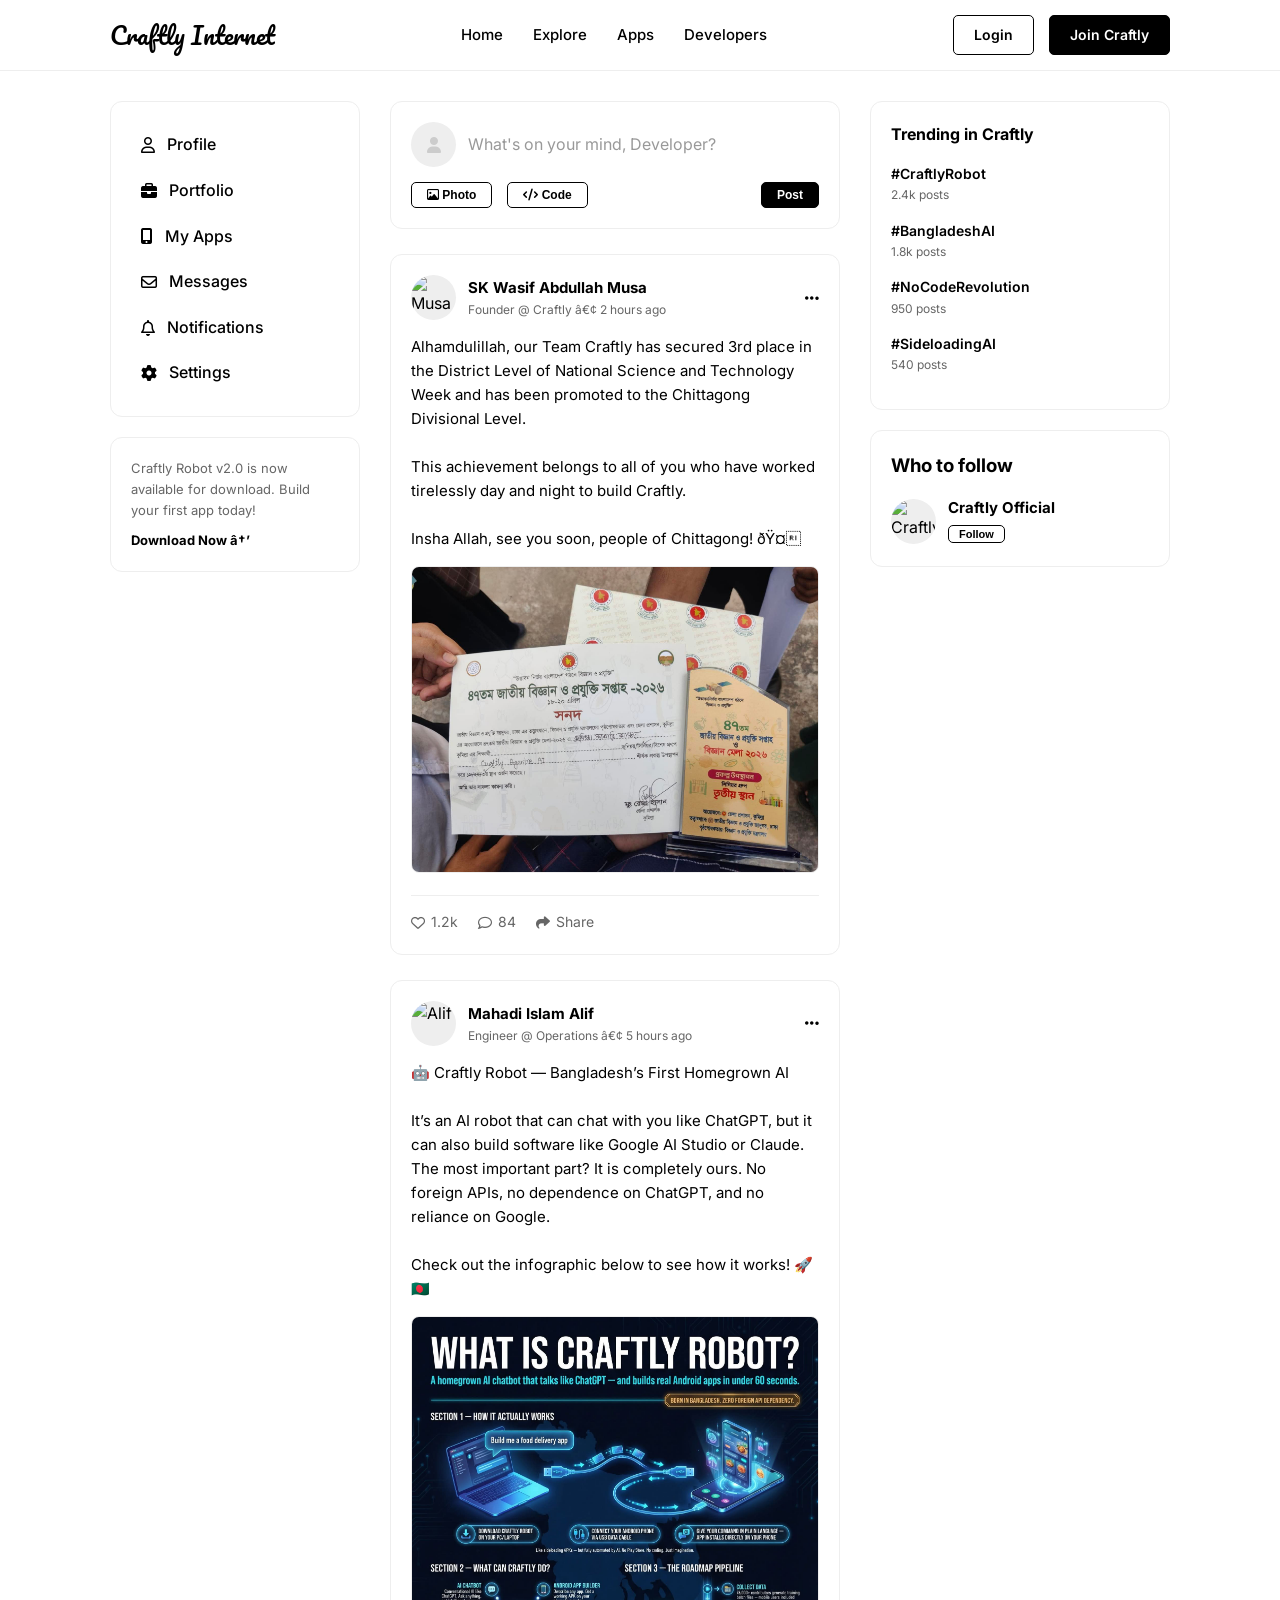
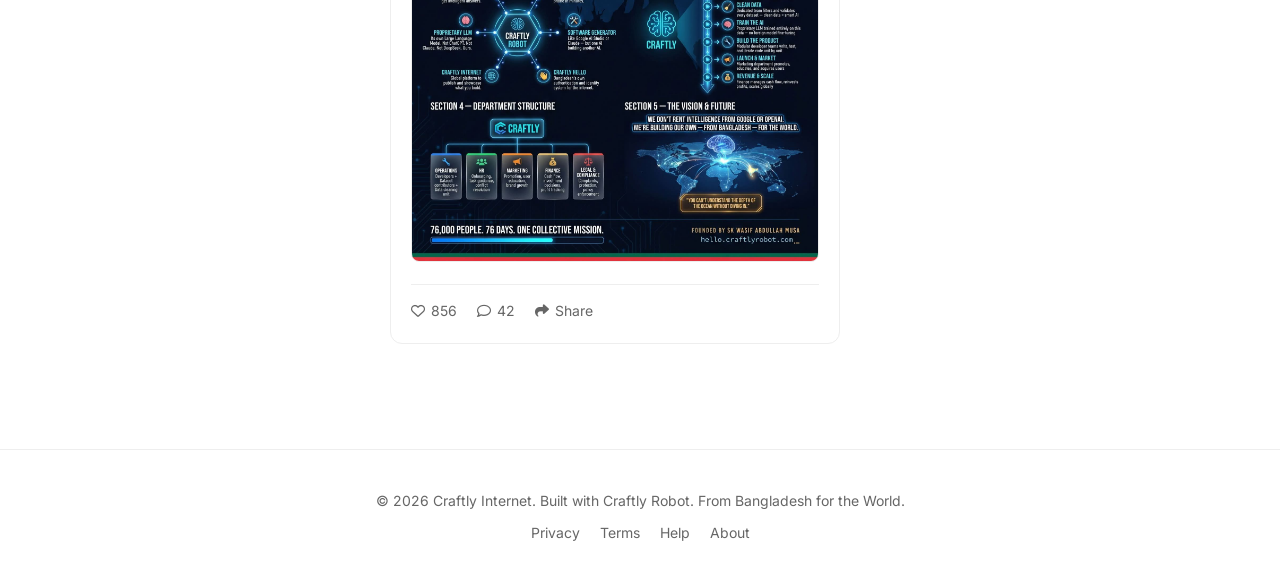
==== index.html @ a6b74c04 "Update index.html" ====
<!DOCTYPE html>
<html lang="en">
<head>
    <meta charset="UTF-8">
    <meta name="viewport" content="width=device-width, initial-scale=1.0">
    <title>Craftly Internet | Connect, Build, Showcase</title>
    <link rel="stylesheet" href="css/style.css">
    <link rel="stylesheet" href="https://cdnjs.cloudflare.com/ajax/libs/font-awesome/6.4.0/css/all.min.css">
</head>
<body>
    <header>
        <div class="container nav-container">
            <div class="logo">
                <span>Craftly Internet</span>
            </div>
                        <button class="hamburger" onclick="toggleMenu()">
                <span></span>
                <span></span>
                <span></span>
            </button>
            <nav class="nav-links" id="navLinks">
                <a href="index.html">Home</a>
                <a href="explore.html">Explore</a>
                <a href="apps.html">Apps</a>
                <a href="developers.html">Developers</a>
            </nav>
            <div class="nav-actions" id="navActions">
                <a href="login.html" class="btn btn-outline">Login</a>
                <a href="register.html" class="btn btn-dark">Join Craftly</a>
            </div>
        </div>
    </header>

    <main class="container">
        <div class="main-content">
            <!-- Left Sidebar -->
            <aside class="sidebar">
                <div class="sidebar-card">
                    <a href="profile.html" class="sidebar-link">
                        <i class="fa-regular fa-user"></i> Profile
                    </a>
                    <a href="portfolio.html" class="sidebar-link">
                        <i class="fa-solid fa-briefcase"></i> Portfolio
                    </a>
                    <a href="apps.html" class="sidebar-link">
                        <i class="fa-solid fa-mobile-screen-button"></i> My Apps
                    </a>
                    <a href="messages.html" class="sidebar-link">
                        <i class="fa-regular fa-envelope"></i> Messages
                    </a>
                    <a href="notifications.html" class="sidebar-link">
                        <i class="fa-regular fa-bell"></i> Notifications
                    </a>
                    <a href="settings.html" class="sidebar-link">
                        <i class="fa-solid fa-gear"></i> Settings
                    </a>
                </div>
                <div class="sidebar-card">
                    <p style="font-size: 13px; color: #666;">Craftly Robot v2.0 is now available for download. Build your first app today!</p>
                    <a href="#" style="font-size: 13px; font-weight: 700; margin-top: 10px; display: block;">Download Now â†’</a>
                </div>
            </aside>

            <!-- Main Feed -->
            <section class="feed">
                <!-- Create Post -->
                <div class="post-card">
                    <div class="user-info">
                        <div class="user-avatar" style="background: #eee; display: flex; align-items: center; justify-content: center;">
                            <i class="fa-solid fa-user" style="color: #ccc;"></i>
                        </div>
                        <span style="color: #999;">What's on your mind, Developer?</span>
                    </div>
                    <div style="display: flex; gap: 15px; margin-top: 15px;">
                        <button class="btn btn-outline" style="padding: 5px 15px; font-size: 12px;"><i class="fa-regular fa-image"></i> Photo</button>
                        <button class="btn btn-outline" style="padding: 5px 15px; font-size: 12px;"><i class="fa-solid fa-code"></i> Code</button>
                        <button class="btn btn-dark" style="padding: 5px 15px; font-size: 12px; margin-left: auto;">Post</button>
                    </div>
                </div>

                <!-- Post 1: SK Wasif Abdullah Musa -->
                <article class="post-card">
                    <div class="post-header">
                        <div class="user-info">
                            <img src="https://ui-avatars.com/api/?name=SK+Wasif+Abdullah+Musa&background=000&color=fff" alt="Musa" class="user-avatar">
                            <div>
                                <div class="user-name">SK Wasif Abdullah Musa</div>
                                <div class="post-time">Founder @ Craftly â€¢ 2 hours ago</div>
                            </div>
                        </div>
                        <i class="fa-solid fa-ellipsis"></i>
                    </div>
                    <div class="post-content">Alhamdulillah, our Team Craftly has secured 3rd place in the District Level of National Science and Technology Week and has been promoted to the Chittagong Divisional Level.

This achievement belongs to all of you who have worked tirelessly day and night to build Craftly.

Insha Allah, see you soon, people of Chittagong! ðŸ¤</div>
                    <img src="photos/FB_IMG_1777027286578.jpg" alt="Achievement" class="post-image">
                    <div class="post-actions">
                        <div class="action-item"><i class="fa-regular fa-heart"></i> 1.2k</div>
                        <div class="action-item"><i class="fa-regular fa-comment"></i> 84</div>
                        <div class="action-item"><i class="fa-solid fa-share"></i> Share</div>
                    </div>
                </article>

                <!-- Post 2: Mahadi Islam Alif -->
                <article class="post-card">
                    <div class="post-header">
                        <div class="user-info">
                            <img src="https://ui-avatars.com/api/?name=Mahadi+Islam+Alif&background=000&color=fff" alt="Alif" class="user-avatar">
                            <div>
                                <div class="user-name">Mahadi Islam Alif</div>
                                <div class="post-time">Engineer @ Operations â€¢ 5 hours ago</div>
                            </div>
                        </div>
                        <i class="fa-solid fa-ellipsis"></i>
                    </div>
                    <div class="post-content">🤖 Craftly Robot — Bangladesh’s First Homegrown AI<br>
It’s an AI robot that can chat with you like ChatGPT, but it can also build software like Google AI Studio or Claude. The most important part? It is completely ours. No foreign APIs, no dependence on ChatGPT, and no reliance on Google.<br>
Check out the infographic below to see how it works! 🚀🇧🇩</div>
                    <img src="photos/FB_IMG_1777027614999.jpg" alt="Craftly Robot Infographic" class="post-image">
                    <div class="post-actions">
                        <div class="action-item"><i class="fa-regular fa-heart"></i> 856</div>
                        <div class="action-item"><i class="fa-regular fa-comment"></i> 42</div>
                        <div class="action-item"><i class="fa-solid fa-share"></i> Share</div>
                    </div>
                </article>
            </section>

            <!-- Right Sidebar -->
            <aside class="right-sidebar">
                <div class="sidebar-card trending-card">
                    <h3>Trending in Craftly</h3>
                    <div class="trending-item">
                        <div class="trending-tag">#CraftlyRobot</div>
                        <div class="trending-count">2.4k posts</div>
                    </div>
                    <div class="trending-item">
                        <div class="trending-tag">#BangladeshAI</div>
                        <div class="trending-count">1.8k posts</div>
                    </div>
                    <div class="trending-item">
                        <div class="trending-tag">#NoCodeRevolution</div>
                        <div class="trending-count">950 posts</div>
                    </div>
                    <div class="trending-item">
                        <div class="trending-tag">#SideloadingAI</div>
                        <div class="trending-count">540 posts</div>
                    </div>
                </div>

                <div class="sidebar-card">
                    <h3>Who to follow</h3>
                    <div class="user-info" style="margin-top: 15px;">
                        <img src="https://ui-avatars.com/api/?name=Craftly+Official&background=000&color=fff" alt="Craftly" class="user-avatar">
                        <div>
                            <div class="user-name">Craftly Official</div>
                            <button class="btn btn-outline" style="padding: 2px 10px; font-size: 11px; margin-top: 5px;">Follow</button>
                        </div>
                    </div>
                </div>
            </aside>
        </div>
    </main>

    <footer>
        <div class="container">
            <p>&copy; 2026 Craftly Internet. Built with Craftly Robot. From Bangladesh for the World.</p>
            <div style="margin-top: 10px; display: flex; justify-content: center; gap: 20px;">
                <a href="#">Privacy</a>
                <a href="#">Terms</a>
                <a href="#">Help</a>
                <a href="#">About</a>
            </div>
        </div>
    </footer>

<script>
function toggleMenu() {
    document.getElementById('navLinks').classList.toggle('open');
    document.getElementById('navActions').classList.toggle('open');
}
</script>
</body>
</html>
---- css/style.css ----
@import url('https://fonts.googleapis.com/css2?family=Pacifico&family=Inter:wght@300;400;500;600;700&display=swap');

:root {
    --bg-color: #ffffff;
    --text-color: #000000;
    --accent-color: #000000;
    --secondary-text: #666666;
    --border-color: #eeeeee;
    --card-bg: #ffffff;
    --hover-bg: #f9f9f9;
    --font-main: 'Inter', sans-serif;
    --font-logo: 'Pacifico', cursive;
}

* {
    margin: 0;
    padding: 0;
    box-sizing: border-box;
}

body {
    font-family: var(--font-main);
    background-color: var(--bg-color);
    color: var(--text-color);
    line-height: 1.6;
}

a {
    text-decoration: none;
    color: inherit;
    transition: 0.3s;
}

ul {
    list-style: none;
}

/* Layout */
.container {
    max-width: 1100px;
    margin: 0 auto;
    padding: 0 20px;
}

/* Header */
header {
    border-bottom: 1px solid var(--border-color);
    padding: 15px 0;
    position: sticky;
    top: 0;
    background: rgba(255, 255, 255, 0.9);
    backdrop-filter: blur(10px);
    z-index: 1000;
}

.nav-container {
    display: flex;
    justify-content: space-between;
    align-items: center;
}

.logo {
    font-family: var(--font-logo);
    font-size: 24px;
    display: flex;
    align-items: center;
    gap: 10px;
}

.logo img {
    height: 30px;
}

.nav-links {
    display: flex;
    gap: 30px;
}

.nav-links a {
    font-weight: 500;
    font-size: 15px;
}

.nav-links a:hover {
    opacity: 0.6;
}

.nav-actions {
    display: flex;
    gap: 15px;
    align-items: center;
}

.btn {
    padding: 8px 20px;
    border-radius: 5px;
    font-weight: 600;
    font-size: 14px;
    cursor: pointer;
    transition: 0.3s;
}

.btn-outline {
    border: 1px solid var(--text-color);
    background: transparent;
}

.btn-outline:hover {
    background: var(--text-color);
    color: var(--bg-color);
}

.btn-dark {
    background: var(--text-color);
    color: var(--bg-color);
    border: 1px solid var(--text-color);
}

.btn-dark:hover {
    opacity: 0.8;
}

/* Feed Section */
.main-content {
    display: grid;
    grid-template-columns: 250px 1fr 300px;
    gap: 30px;
    padding: 30px 0;
}

/* Sidebar */
.sidebar-card {
    background: var(--card-bg);
    border: 1px solid var(--border-color);
    border-radius: 12px;
    padding: 20px;
    margin-bottom: 20px;
}

.sidebar-link {
    display: flex;
    align-items: center;
    gap: 12px;
    padding: 10px;
    border-radius: 8px;
    font-weight: 500;
}

.sidebar-link:hover {
    background: var(--hover-bg);
}

/* Post Card */
.post-card {
    background: var(--card-bg);
    border: 1px solid var(--border-color);
    border-radius: 12px;
    padding: 20px;
    margin-bottom: 25px;
}

.post-header {
    display: flex;
    justify-content: space-between;
    align-items: center;
    margin-bottom: 15px;
}

.user-info {
    display: flex;
    align-items: center;
    gap: 12px;
}

.user-avatar {
    width: 45px;
    height: 45px;
    border-radius: 50%;
    background: #eee;
    object-fit: cover;
}

.user-name {
    font-weight: 700;
    font-size: 15px;
}

.post-time {
    font-size: 12px;
    color: var(--secondary-text);
}

.post-content {
    font-size: 15px;
    margin-bottom: 15px;
    white-space: pre-wrap;
}

.post-image {
    width: 100%;
    border-radius: 8px;
    margin-bottom: 15px;
    border: 1px solid var(--border-color);
}

.post-actions {
    display: flex;
    gap: 20px;
    padding-top: 15px;
    border-top: 1px solid var(--border-color);
}

.action-item {
    display: flex;
    align-items: center;
    gap: 6px;
    font-size: 14px;
    color: var(--secondary-text);
    cursor: pointer;
}

.action-item:hover {
    color: var(--text-color);
}

/* Right Sidebar */
.trending-card h3 {
    font-size: 16px;
    margin-bottom: 15px;
}

.trending-item {
    margin-bottom: 15px;
}

.trending-tag {
    font-weight: 600;
    font-size: 14px;
}

.trending-count {
    font-size: 12px;
    color: var(--secondary-text);
}

/* Footer */
footer {
    padding: 40px 0;
    border-top: 1px solid var(--border-color);
    margin-top: 50px;
    text-align: center;
    color: var(--secondary-text);
    font-size: 14px;
}

/* Responsive */
@media (max-width: 1000px) {
    .main-content {
        grid-template-columns: 1fr;
    }
    .sidebar, .right-sidebar {
        display: none;
    }
}

/* ===== MOBILE NAVBAR FIX ===== */
.hamburger {
    display: none;
    flex-direction: column;
    gap: 5px;
    cursor: pointer;
    background: none;
    border: none;
    padding: 5px;
}

.hamburger span {
    display: block;
    width: 24px;
    height: 2px;
    background: var(--text-color);
    border-radius: 2px;
    transition: 0.3s;
}

@media (max-width: 768px) {
    .hamburger {
        display: flex;
    }

    .nav-links,
    .nav-actions {
        display: none;
        flex-direction: column;
        align-items: flex-start;
        gap: 12px;
        width: 100%;
        padding: 15px 0;
        border-top: 1px solid var(--border-color);
    }

    .nav-links.open,
    .nav-actions.open {
        display: flex;
    }

    .nav-container {
        flex-wrap: wrap;
    }
}
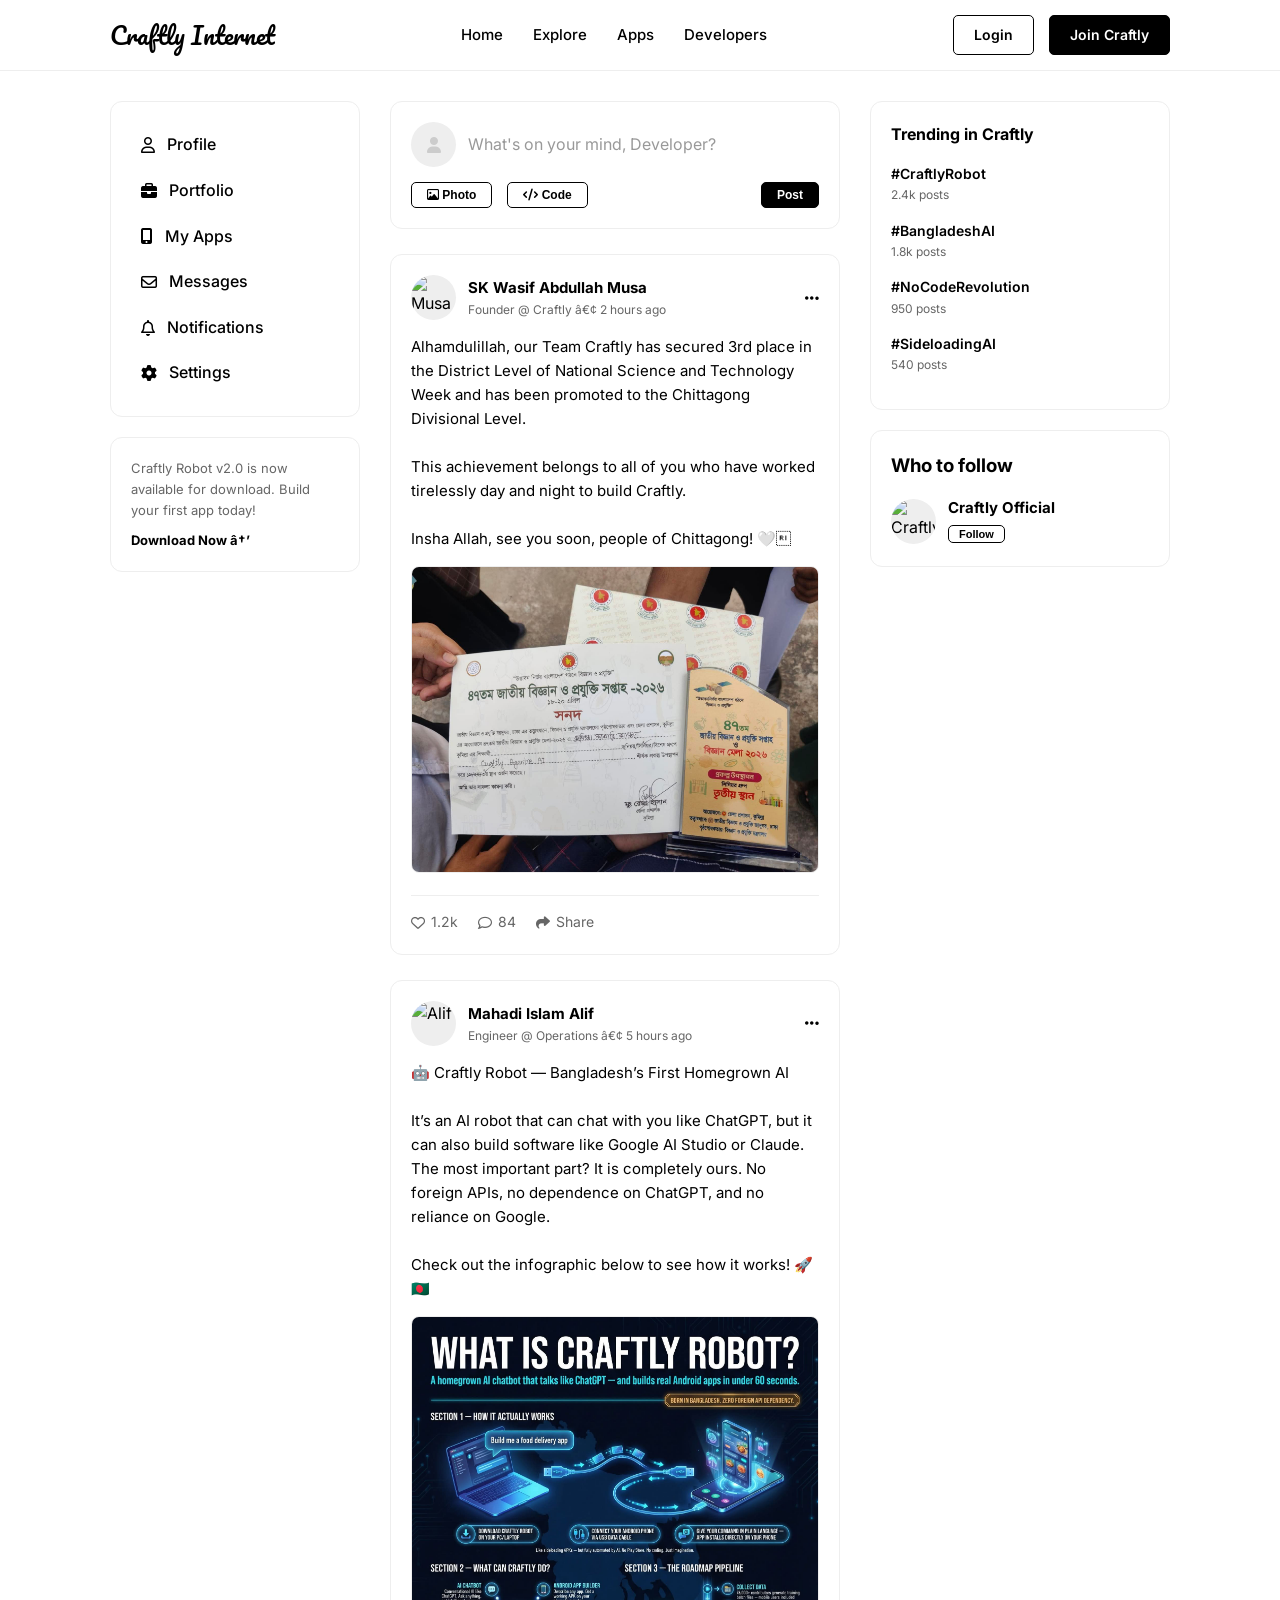
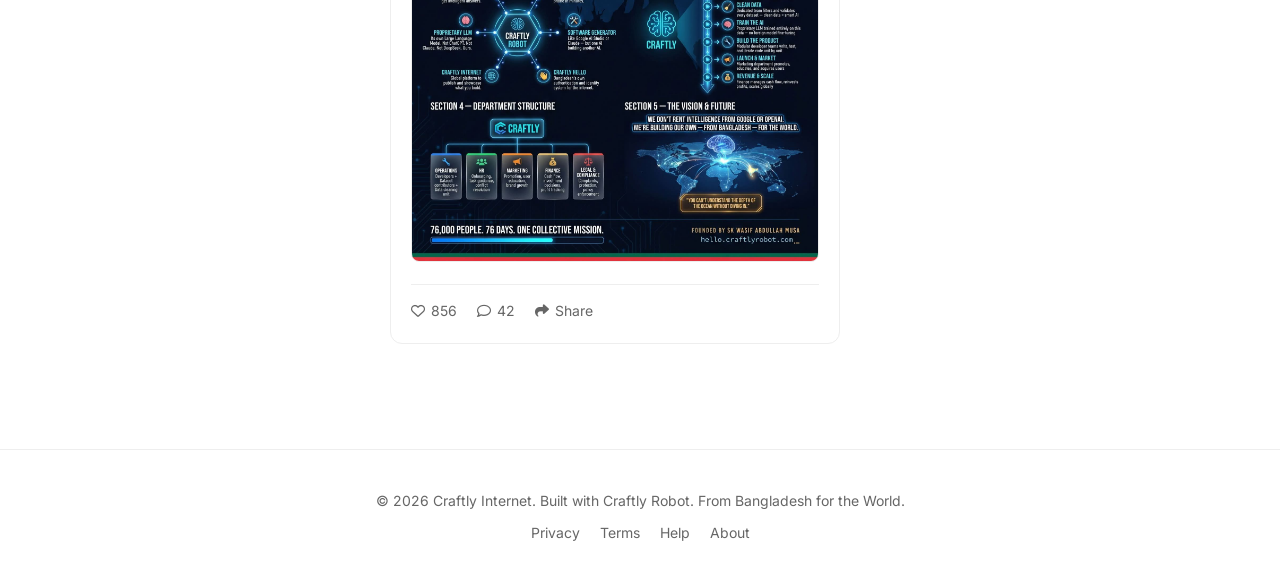
==== commit 9d1581ad: "Update index.html" ====
--- a/index.html
+++ b/index.html
@@ -94,7 +94,7 @@
 
 This achievement belongs to all of you who have worked tirelessly day and night to build Craftly.
 
-Insha Allah, see you soon, people of Chittagong! ðŸ¤</div>
+Insha Allah, see you soon, people of Chittagong! 🤍</div>
                     <img src="photos/FB_IMG_1777027286578.jpg" alt="Achievement" class="post-image">
                     <div class="post-actions">
                         <div class="action-item"><i class="fa-regular fa-heart"></i> 1.2k</div>
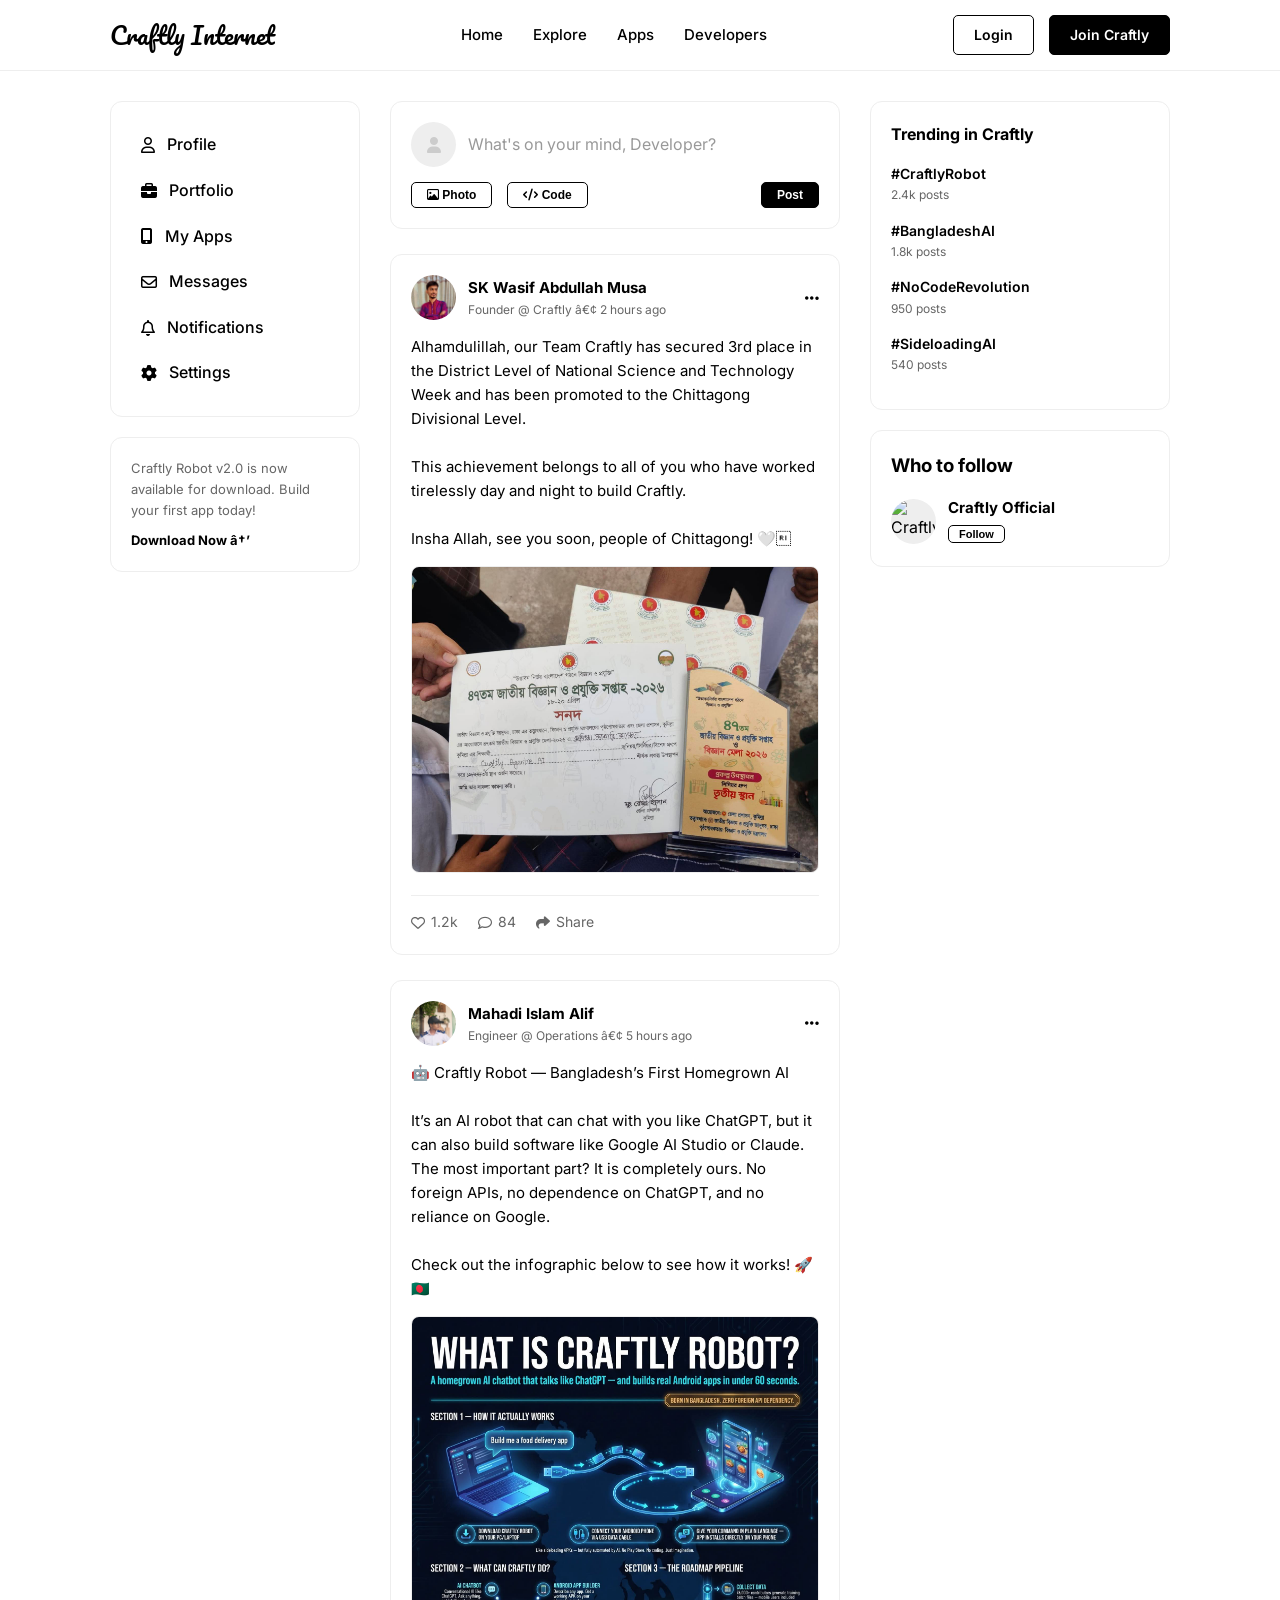
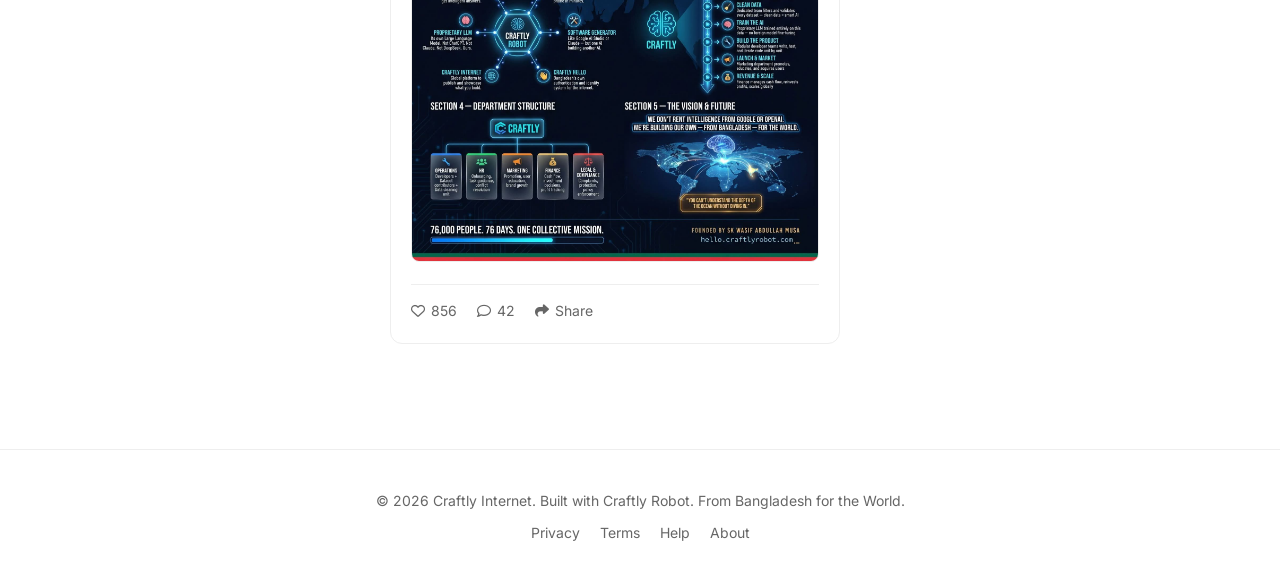
==== commit a75f9b72: "Replace avatar images with local files" ====
--- a/index.html
+++ b/index.html
@@ -82,7 +82,7 @@
                 <article class="post-card">
                     <div class="post-header">
                         <div class="user-info">
-                            <img src="https://ui-avatars.com/api/?name=SK+Wasif+Abdullah+Musa&background=000&color=fff" alt="Musa" class="user-avatar">
+                            <img src="photos/musa.png" alt="Musa" class="user-avatar">
                             <div>
                                 <div class="user-name">SK Wasif Abdullah Musa</div>
                                 <div class="post-time">Founder @ Craftly â€¢ 2 hours ago</div>
@@ -107,7 +107,7 @@
                 <article class="post-card">
                     <div class="post-header">
                         <div class="user-info">
-                            <img src="https://ui-avatars.com/api/?name=Mahadi+Islam+Alif&background=000&color=fff" alt="Alif" class="user-avatar">
+                            <img src="photos/alif.png" alt="Alif" class="user-avatar">
                             <div>
                                 <div class="user-name">Mahadi Islam Alif</div>
                                 <div class="post-time">Engineer @ Operations â€¢ 5 hours ago</div>
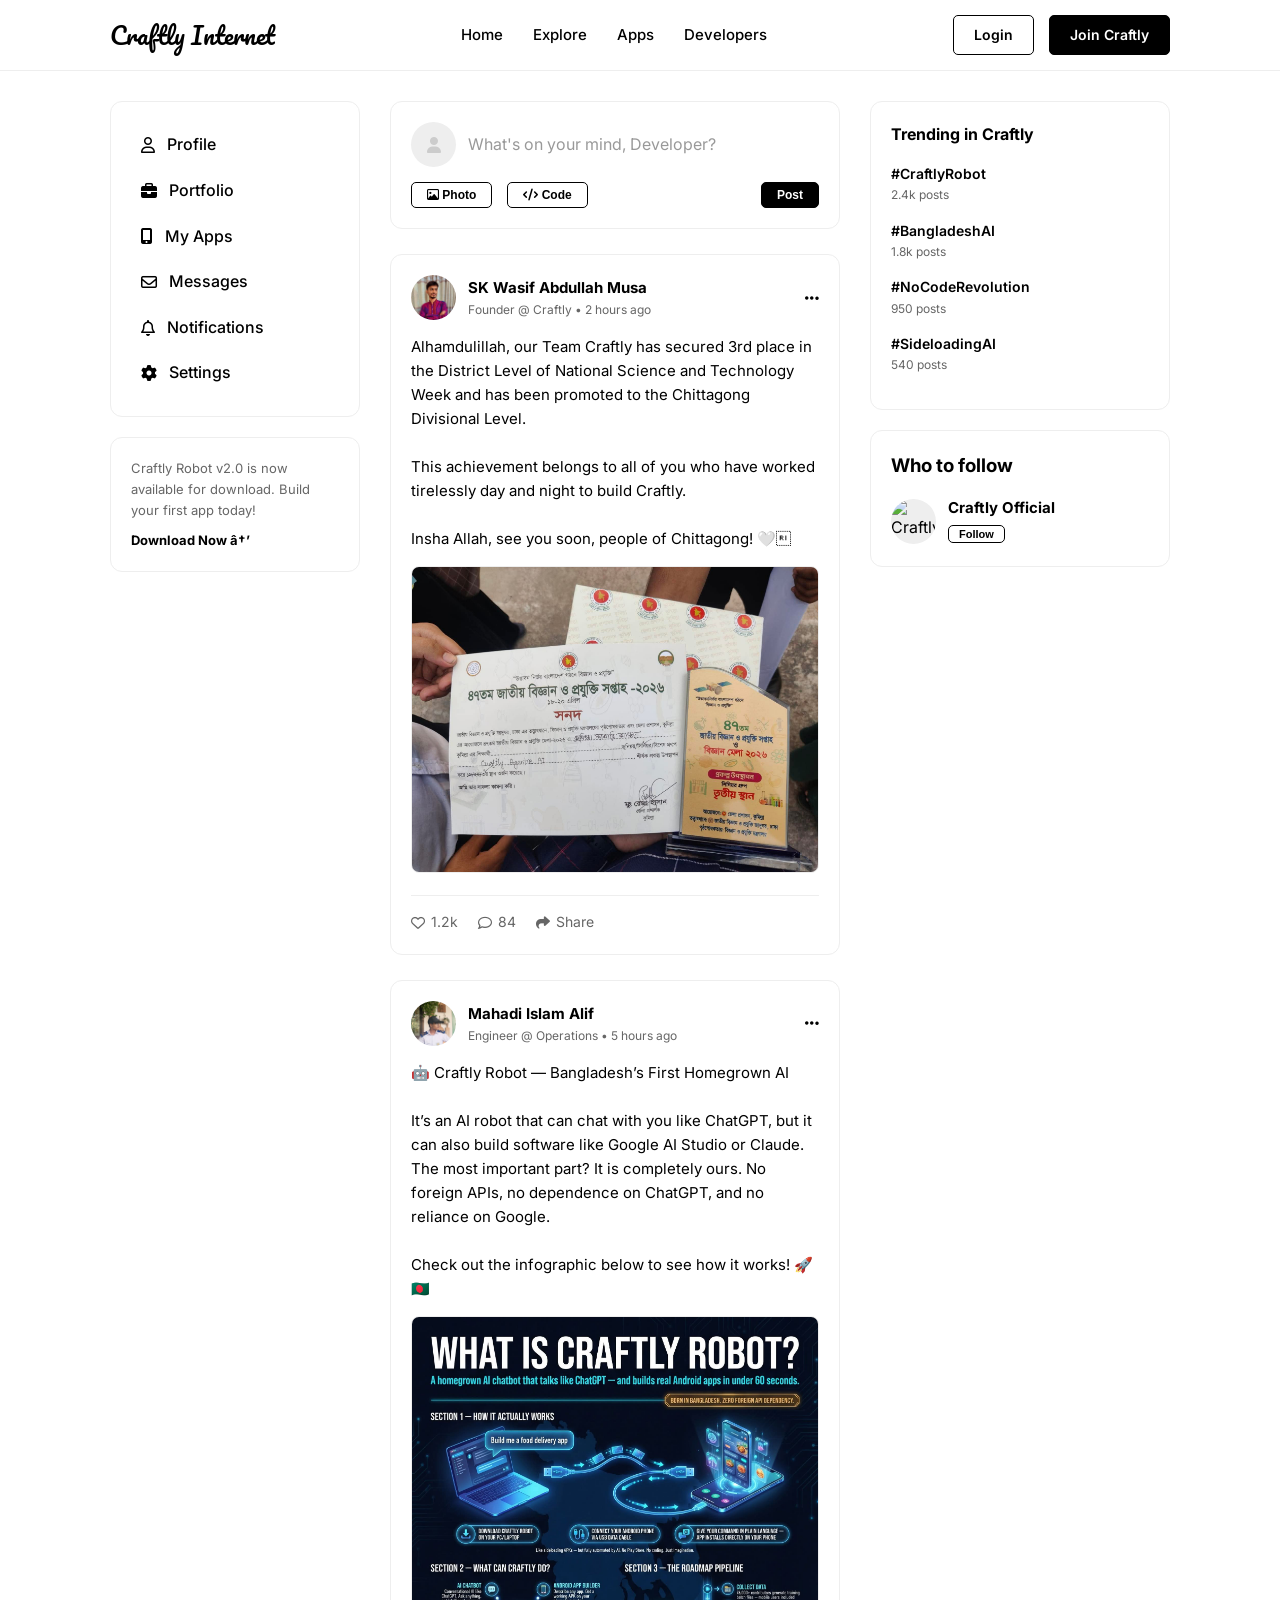
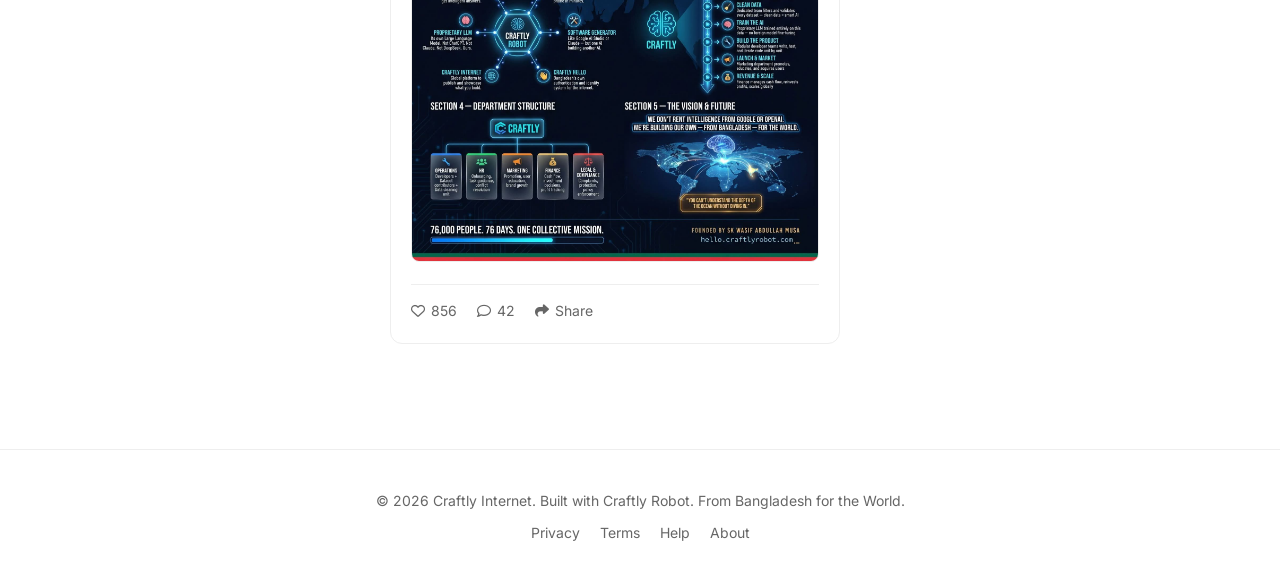
==== commit 9cfdb842: "Update index.html" ====
--- a/index.html
+++ b/index.html
@@ -85,7 +85,7 @@
                             <img src="photos/musa.png" alt="Musa" class="user-avatar">
                             <div>
                                 <div class="user-name">SK Wasif Abdullah Musa</div>
-                                <div class="post-time">Founder @ Craftly â€¢ 2 hours ago</div>
+                                <div class="post-time">Founder @ Craftly • 2 hours ago</div>
                             </div>
                         </div>
                         <i class="fa-solid fa-ellipsis"></i>
@@ -110,7 +110,7 @@
                             <img src="photos/alif.png" alt="Alif" class="user-avatar">
                             <div>
                                 <div class="user-name">Mahadi Islam Alif</div>
-                                <div class="post-time">Engineer @ Operations â€¢ 5 hours ago</div>
+                                <div class="post-time">Engineer @ Operations • 5 hours ago</div>
                             </div>
                         </div>
                         <i class="fa-solid fa-ellipsis"></i>
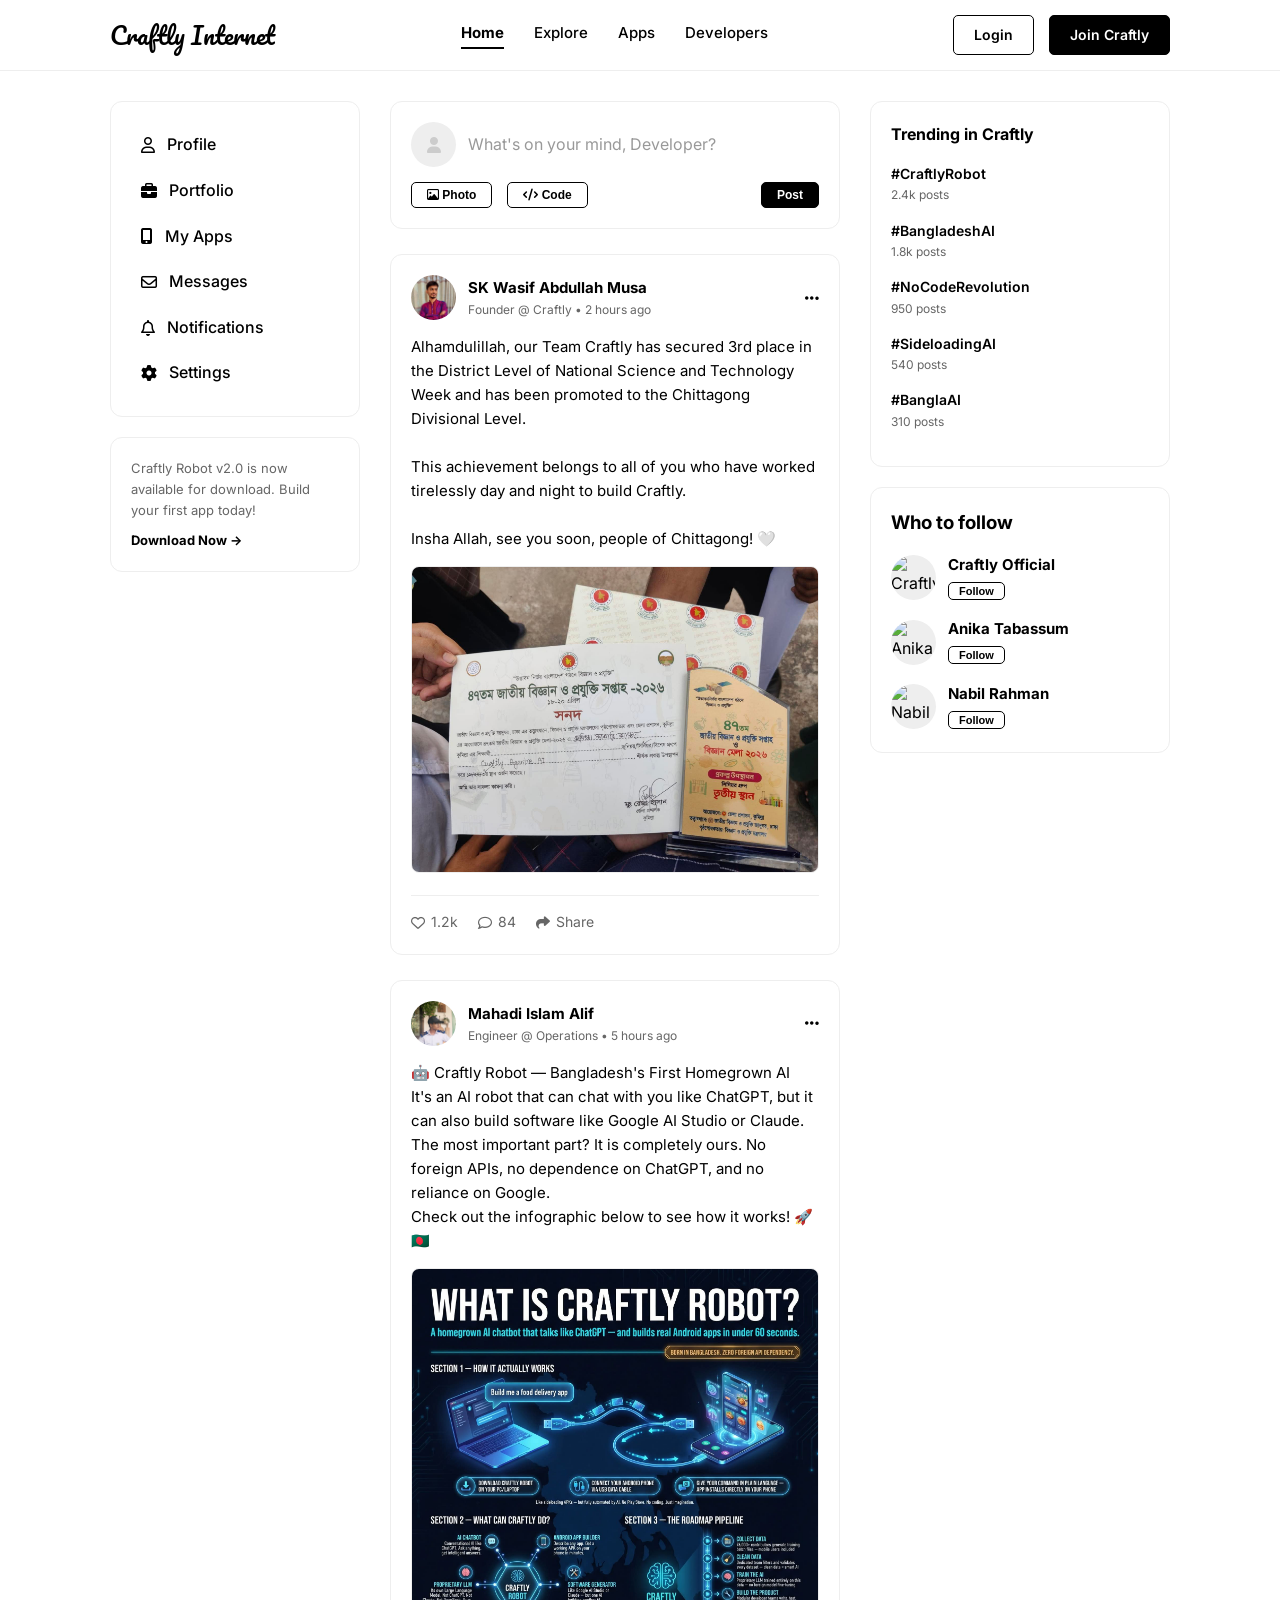
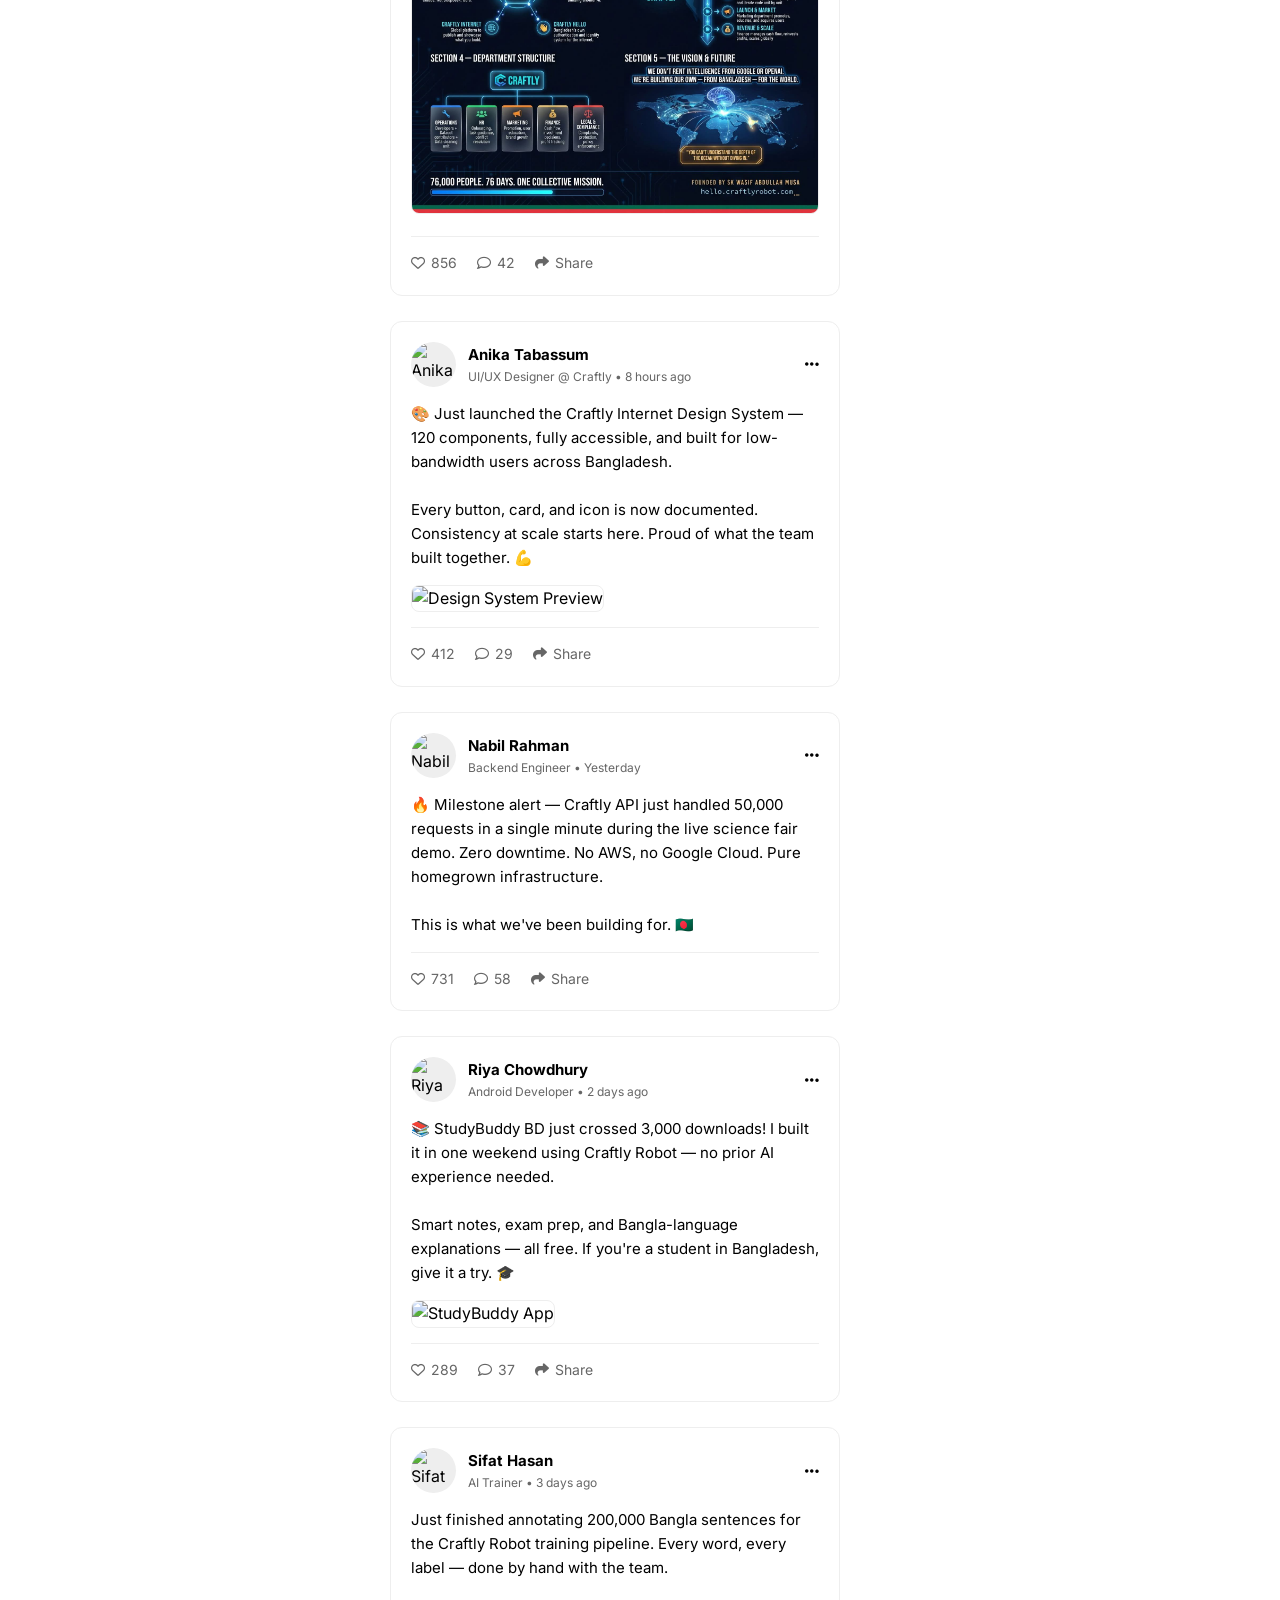
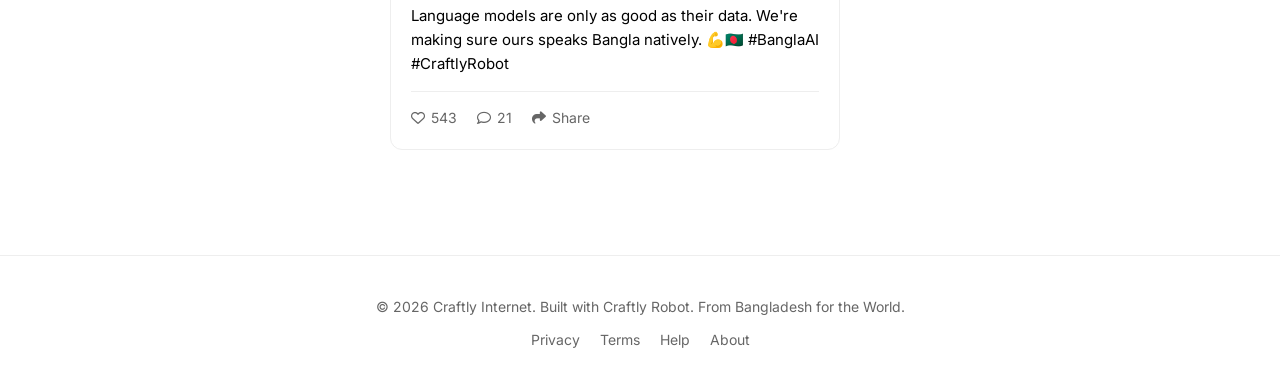
==== commit 3cc553c0: "Update index.html" ====
--- a/index.html
+++ b/index.html
@@ -13,13 +13,13 @@
             <div class="logo">
                 <span>Craftly Internet</span>
             </div>
-                        <button class="hamburger" onclick="toggleMenu()">
+            <button class="hamburger" aria-label="Toggle navigation" aria-expanded="false">
                 <span></span>
                 <span></span>
                 <span></span>
             </button>
             <nav class="nav-links" id="navLinks">
-                <a href="index.html">Home</a>
+                <a href="index.html" style="font-weight:700; border-bottom:2px solid #000; padding-bottom:2px;">Home</a>
                 <a href="explore.html">Explore</a>
                 <a href="apps.html">Apps</a>
                 <a href="developers.html">Developers</a>
@@ -57,7 +57,7 @@
                 </div>
                 <div class="sidebar-card">
                     <p style="font-size: 13px; color: #666;">Craftly Robot v2.0 is now available for download. Build your first app today!</p>
-                    <a href="#" style="font-size: 13px; font-weight: 700; margin-top: 10px; display: block;">Download Now â†’</a>
+                    <a href="#" style="font-size: 13px; font-weight: 700; margin-top: 10px; display: block;">Download Now &rarr;</a>
                 </div>
             </aside>
 
@@ -85,7 +85,7 @@
                             <img src="photos/musa.png" alt="Musa" class="user-avatar">
                             <div>
                                 <div class="user-name">SK Wasif Abdullah Musa</div>
-                                <div class="post-time">Founder @ Craftly • 2 hours ago</div>
+                                <div class="post-time">Founder @ Craftly &bull; 2 hours ago</div>
                             </div>
                         </div>
                         <i class="fa-solid fa-ellipsis"></i>
@@ -94,7 +94,7 @@
 
 This achievement belongs to all of you who have worked tirelessly day and night to build Craftly.
 
-Insha Allah, see you soon, people of Chittagong! 🤍</div>
+Insha Allah, see you soon, people of Chittagong! &#x1F90D;</div>
                     <img src="photos/FB_IMG_1777027286578.jpg" alt="Achievement" class="post-image">
                     <div class="post-actions">
                         <div class="action-item"><i class="fa-regular fa-heart"></i> 1.2k</div>
@@ -110,18 +110,108 @@
                             <img src="photos/alif.png" alt="Alif" class="user-avatar">
                             <div>
                                 <div class="user-name">Mahadi Islam Alif</div>
-                                <div class="post-time">Engineer @ Operations • 5 hours ago</div>
-                            </div>
-                        </div>
-                        <i class="fa-solid fa-ellipsis"></i>
-                    </div>
-                    <div class="post-content">🤖 Craftly Robot — Bangladesh’s First Homegrown AI<br>
-It’s an AI robot that can chat with you like ChatGPT, but it can also build software like Google AI Studio or Claude. The most important part? It is completely ours. No foreign APIs, no dependence on ChatGPT, and no reliance on Google.<br>
-Check out the infographic below to see how it works! 🚀🇧🇩</div>
+                                <div class="post-time">Engineer @ Operations &bull; 5 hours ago</div>
+                            </div>
+                        </div>
+                        <i class="fa-solid fa-ellipsis"></i>
+                    </div>
+                    <div class="post-content">&#x1F916; Craftly Robot &mdash; Bangladesh's First Homegrown AI
+It's an AI robot that can chat with you like ChatGPT, but it can also build software like Google AI Studio or Claude. The most important part? It is completely ours. No foreign APIs, no dependence on ChatGPT, and no reliance on Google.
+Check out the infographic below to see how it works! &#x1F680;&#x1F1E7;&#x1F1E9;</div>
                     <img src="photos/FB_IMG_1777027614999.jpg" alt="Craftly Robot Infographic" class="post-image">
                     <div class="post-actions">
                         <div class="action-item"><i class="fa-regular fa-heart"></i> 856</div>
                         <div class="action-item"><i class="fa-regular fa-comment"></i> 42</div>
+                        <div class="action-item"><i class="fa-solid fa-share"></i> Share</div>
+                    </div>
+                </article>
+
+                <!-- Post 3: Anika Tabassum -->
+                <article class="post-card">
+                    <div class="post-header">
+                        <div class="user-info">
+                            <img src="https://ui-avatars.com/api/?name=Anika+Tabassum&background=111111&color=fff&size=100" alt="Anika" class="user-avatar">
+                            <div>
+                                <div class="user-name">Anika Tabassum</div>
+                                <div class="post-time">UI/UX Designer @ Craftly &bull; 8 hours ago</div>
+                            </div>
+                        </div>
+                        <i class="fa-solid fa-ellipsis"></i>
+                    </div>
+                    <div class="post-content">&#x1F3A8; Just launched the Craftly Internet Design System &mdash; 120 components, fully accessible, and built for low-bandwidth users across Bangladesh.
+
+Every button, card, and icon is now documented. Consistency at scale starts here. Proud of what the team built together. &#x1F4AA;</div>
+                    <img src="https://picsum.photos/seed/craftly-design-system/800/420" alt="Design System Preview" class="post-image">
+                    <div class="post-actions">
+                        <div class="action-item"><i class="fa-regular fa-heart"></i> 412</div>
+                        <div class="action-item"><i class="fa-regular fa-comment"></i> 29</div>
+                        <div class="action-item"><i class="fa-solid fa-share"></i> Share</div>
+                    </div>
+                </article>
+
+                <!-- Post 4: Nabil Rahman -->
+                <article class="post-card">
+                    <div class="post-header">
+                        <div class="user-info">
+                            <img src="https://ui-avatars.com/api/?name=Nabil+Rahman&background=222222&color=fff&size=100" alt="Nabil" class="user-avatar">
+                            <div>
+                                <div class="user-name">Nabil Rahman</div>
+                                <div class="post-time">Backend Engineer &bull; Yesterday</div>
+                            </div>
+                        </div>
+                        <i class="fa-solid fa-ellipsis"></i>
+                    </div>
+                    <div class="post-content">&#x1F525; Milestone alert &mdash; Craftly API just handled 50,000 requests in a single minute during the live science fair demo. Zero downtime. No AWS, no Google Cloud. Pure homegrown infrastructure.
+
+This is what we've been building for. &#x1F1E7;&#x1F1E9;</div>
+                    <div class="post-actions">
+                        <div class="action-item"><i class="fa-regular fa-heart"></i> 731</div>
+                        <div class="action-item"><i class="fa-regular fa-comment"></i> 58</div>
+                        <div class="action-item"><i class="fa-solid fa-share"></i> Share</div>
+                    </div>
+                </article>
+
+                <!-- Post 5: Riya Chowdhury -->
+                <article class="post-card">
+                    <div class="post-header">
+                        <div class="user-info">
+                            <img src="https://ui-avatars.com/api/?name=Riya+Chowdhury&background=333333&color=fff&size=100" alt="Riya" class="user-avatar">
+                            <div>
+                                <div class="user-name">Riya Chowdhury</div>
+                                <div class="post-time">Android Developer &bull; 2 days ago</div>
+                            </div>
+                        </div>
+                        <i class="fa-solid fa-ellipsis"></i>
+                    </div>
+                    <div class="post-content">&#x1F4DA; StudyBuddy BD just crossed 3,000 downloads! I built it in one weekend using Craftly Robot &mdash; no prior AI experience needed.
+
+Smart notes, exam prep, and Bangla-language explanations &mdash; all free. If you're a student in Bangladesh, give it a try. &#x1F393;</div>
+                    <img src="https://picsum.photos/seed/studybuddy-bd/800/420" alt="StudyBuddy App" class="post-image">
+                    <div class="post-actions">
+                        <div class="action-item"><i class="fa-regular fa-heart"></i> 289</div>
+                        <div class="action-item"><i class="fa-regular fa-comment"></i> 37</div>
+                        <div class="action-item"><i class="fa-solid fa-share"></i> Share</div>
+                    </div>
+                </article>
+
+                <!-- Post 6: Sifat Hasan -->
+                <article class="post-card">
+                    <div class="post-header">
+                        <div class="user-info">
+                            <img src="https://ui-avatars.com/api/?name=Sifat+Hasan&background=000000&color=fff&size=100" alt="Sifat" class="user-avatar">
+                            <div>
+                                <div class="user-name">Sifat Hasan</div>
+                                <div class="post-time">AI Trainer &bull; 3 days ago</div>
+                            </div>
+                        </div>
+                        <i class="fa-solid fa-ellipsis"></i>
+                    </div>
+                    <div class="post-content">Just finished annotating 200,000 Bangla sentences for the Craftly Robot training pipeline. Every word, every label &mdash; done by hand with the team.
+
+Language models are only as good as their data. We're making sure ours speaks Bangla natively. &#x1F4AA;&#x1F1E7;&#x1F1E9; #BanglaAI #CraftlyRobot</div>
+                    <div class="post-actions">
+                        <div class="action-item"><i class="fa-regular fa-heart"></i> 543</div>
+                        <div class="action-item"><i class="fa-regular fa-comment"></i> 21</div>
                         <div class="action-item"><i class="fa-solid fa-share"></i> Share</div>
                     </div>
                 </article>
@@ -147,14 +237,31 @@
                         <div class="trending-tag">#SideloadingAI</div>
                         <div class="trending-count">540 posts</div>
                     </div>
-                </div>
-
+                    <div class="trending-item">
+                        <div class="trending-tag">#BanglaAI</div>
+                        <div class="trending-count">310 posts</div>
+                    </div>
+                </div>
                 <div class="sidebar-card">
                     <h3>Who to follow</h3>
                     <div class="user-info" style="margin-top: 15px;">
                         <img src="https://ui-avatars.com/api/?name=Craftly+Official&background=000&color=fff" alt="Craftly" class="user-avatar">
                         <div>
                             <div class="user-name">Craftly Official</div>
+                            <button class="btn btn-outline" style="padding: 2px 10px; font-size: 11px; margin-top: 5px;">Follow</button>
+                        </div>
+                    </div>
+                    <div class="user-info" style="margin-top: 15px;">
+                        <img src="https://ui-avatars.com/api/?name=Anika+Tabassum&background=111111&color=fff" alt="Anika" class="user-avatar">
+                        <div>
+                            <div class="user-name">Anika Tabassum</div>
+                            <button class="btn btn-outline" style="padding: 2px 10px; font-size: 11px; margin-top: 5px;">Follow</button>
+                        </div>
+                    </div>
+                    <div class="user-info" style="margin-top: 15px;">
+                        <img src="https://ui-avatars.com/api/?name=Nabil+Rahman&background=222222&color=fff" alt="Nabil" class="user-avatar">
+                        <div>
+                            <div class="user-name">Nabil Rahman</div>
                             <button class="btn btn-outline" style="padding: 2px 10px; font-size: 11px; margin-top: 5px;">Follow</button>
                         </div>
                     </div>
@@ -174,12 +281,6 @@
             </div>
         </div>
     </footer>
-
-<script>
-function toggleMenu() {
-    document.getElementById('navLinks').classList.toggle('open');
-    document.getElementById('navActions').classList.toggle('open');
-}
-</script>
+    <script src="js/animation.js"></script>
 </body>
 </html>
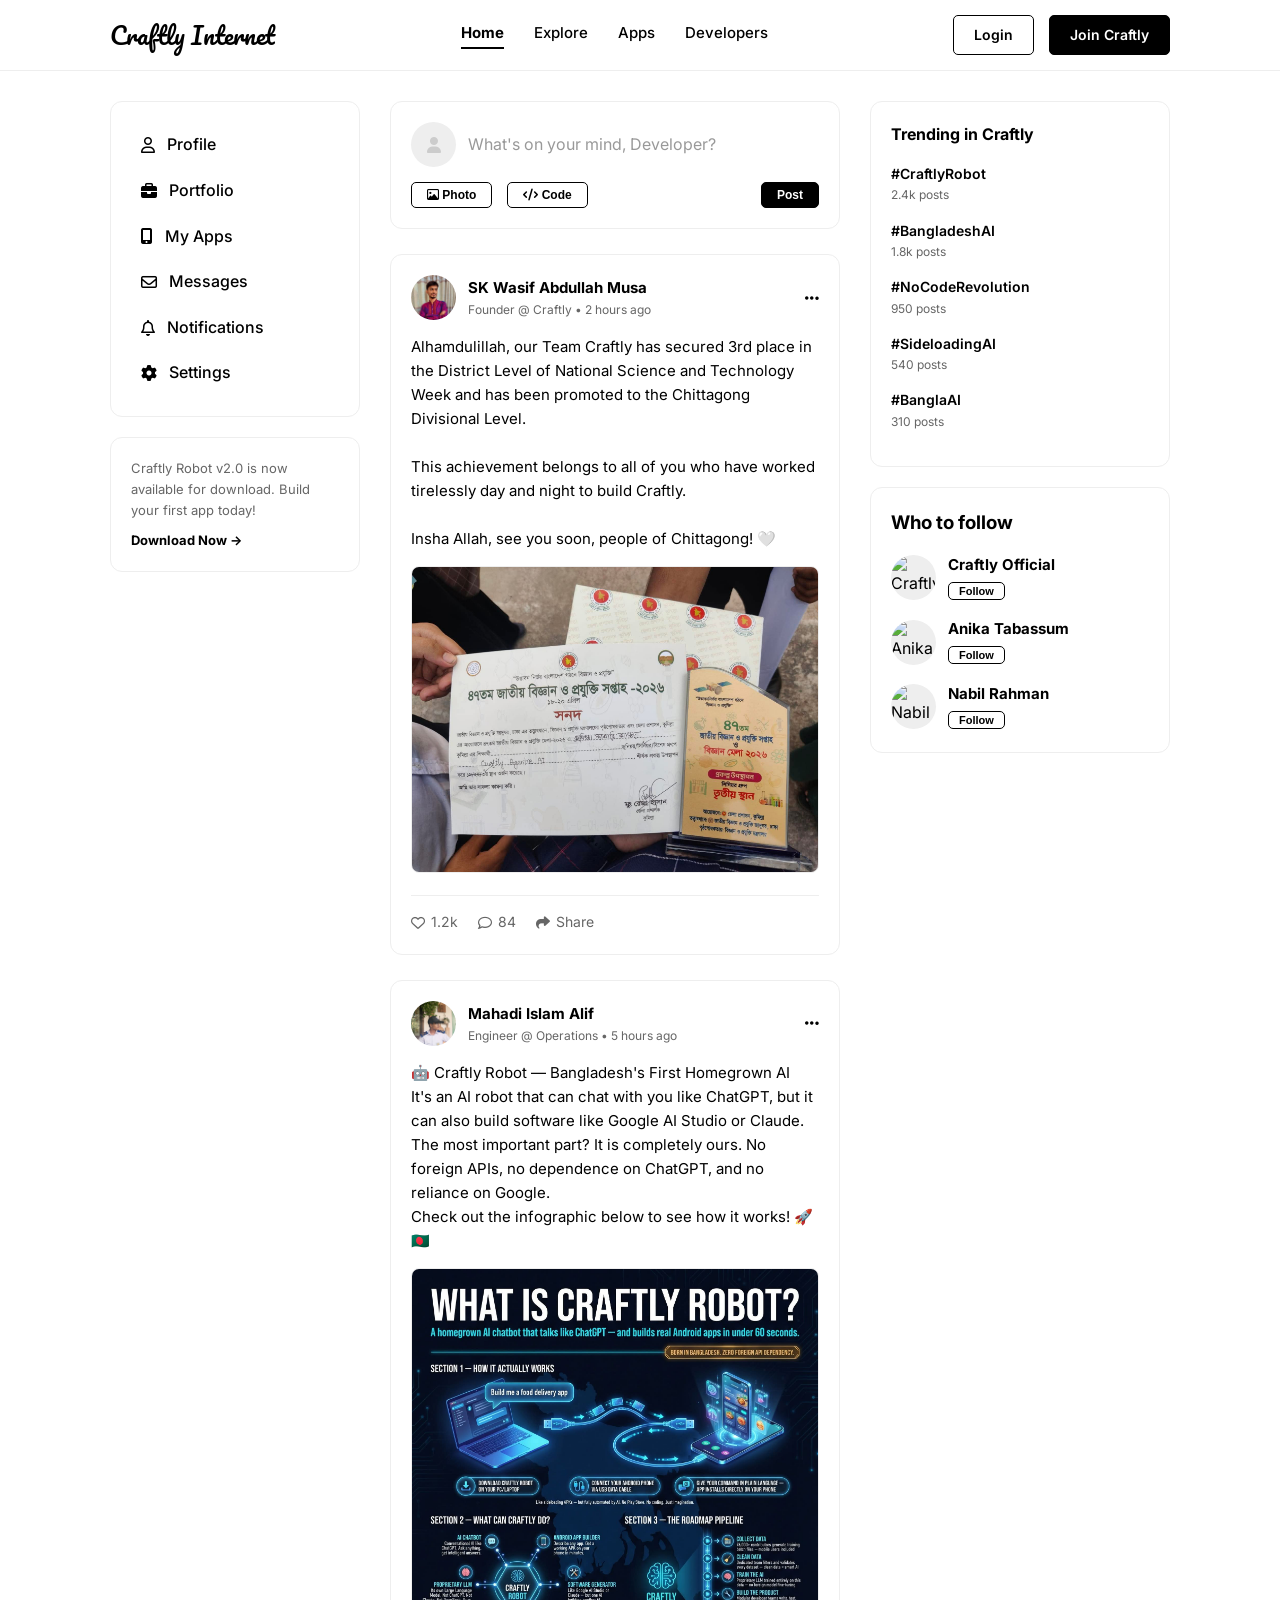
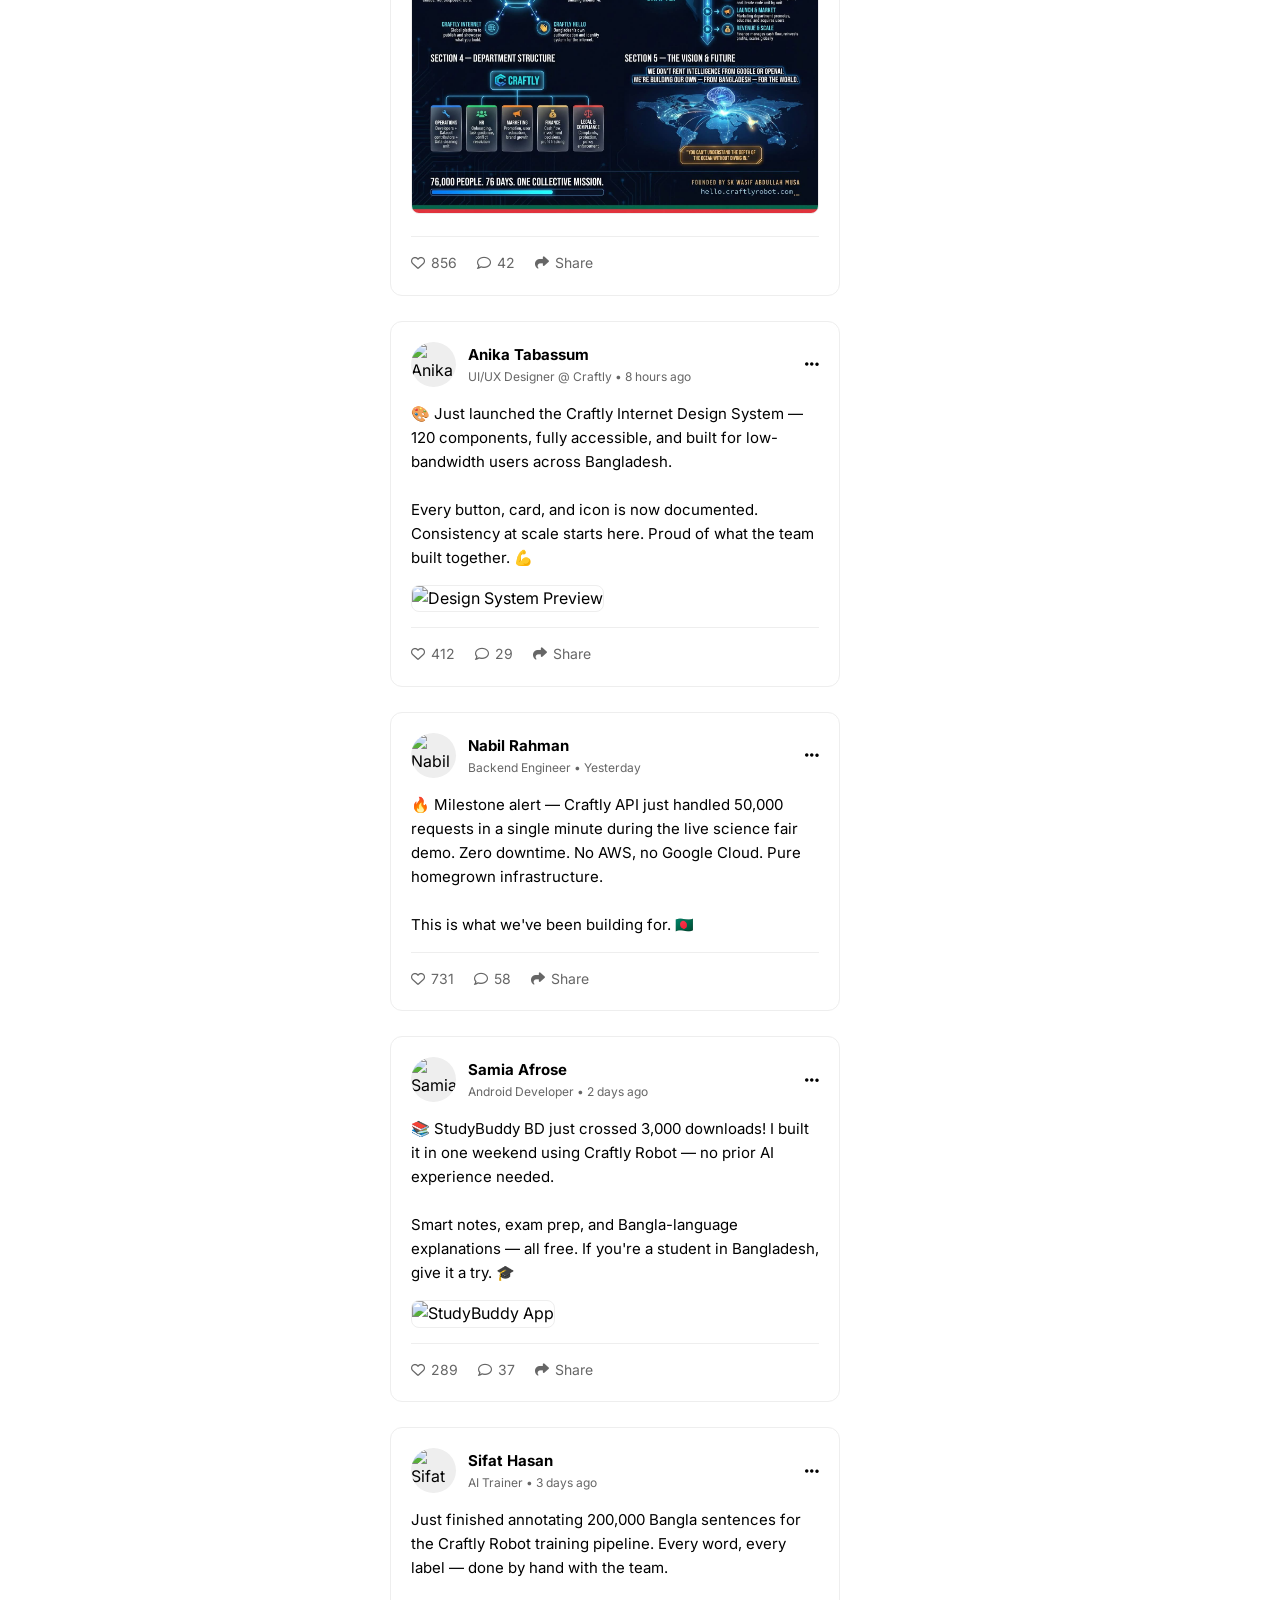
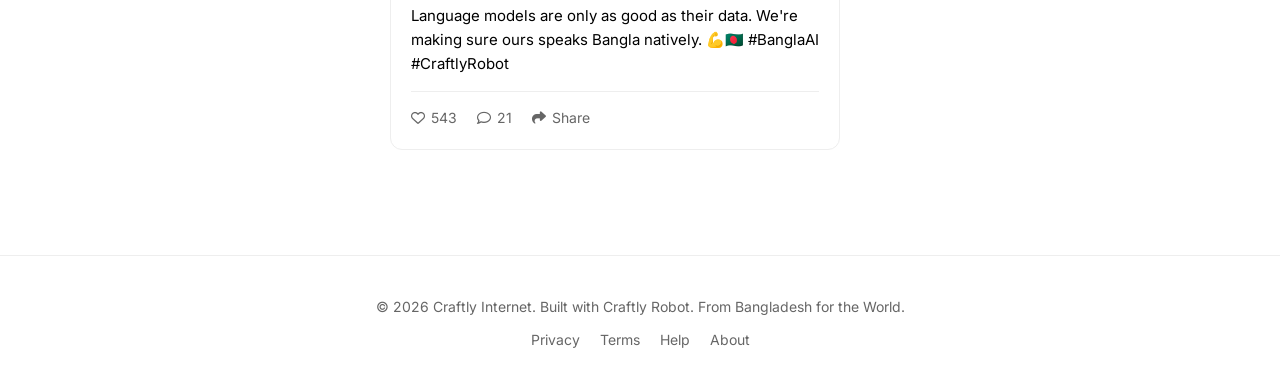
==== commit 1e2cc58f: "Update index.html" ====
--- a/index.html
+++ b/index.html
@@ -171,13 +171,13 @@
                     </div>
                 </article>
 
-                <!-- Post 5: Riya Chowdhury -->
-                <article class="post-card">
-                    <div class="post-header">
-                        <div class="user-info">
-                            <img src="https://ui-avatars.com/api/?name=Riya+Chowdhury&background=333333&color=fff&size=100" alt="Riya" class="user-avatar">
-                            <div>
-                                <div class="user-name">Riya Chowdhury</div>
+                <!-- Post 5: Samia Afrose -->
+                <article class="post-card">
+                    <div class="post-header">
+                        <div class="user-info">
+                            <img src="https://ui-avatars.com/api/?name=Samia+Afrose&background=333333&color=fff&size=100" alt="Samia" class="user-avatar">
+                            <div>
+                                <div class="user-name">Samia Afrose</div>
                                 <div class="post-time">Android Developer &bull; 2 days ago</div>
                             </div>
                         </div>
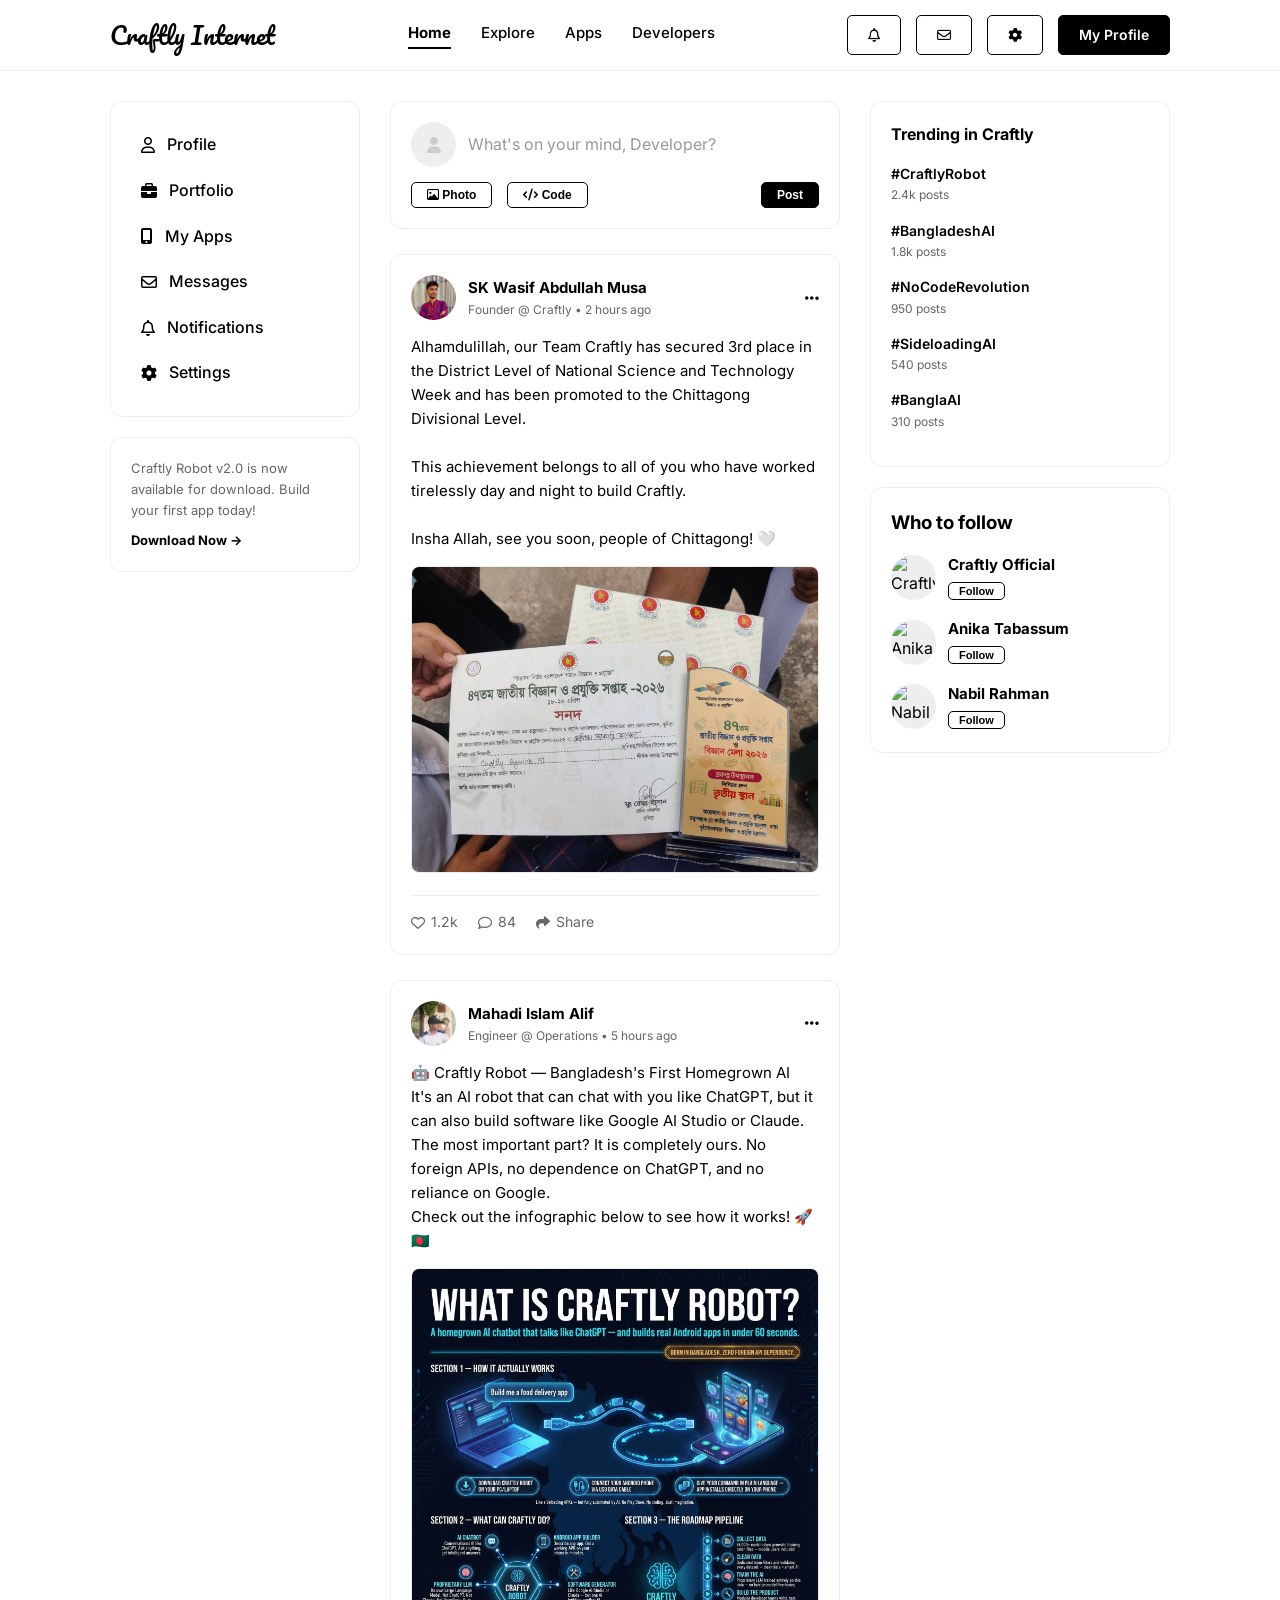
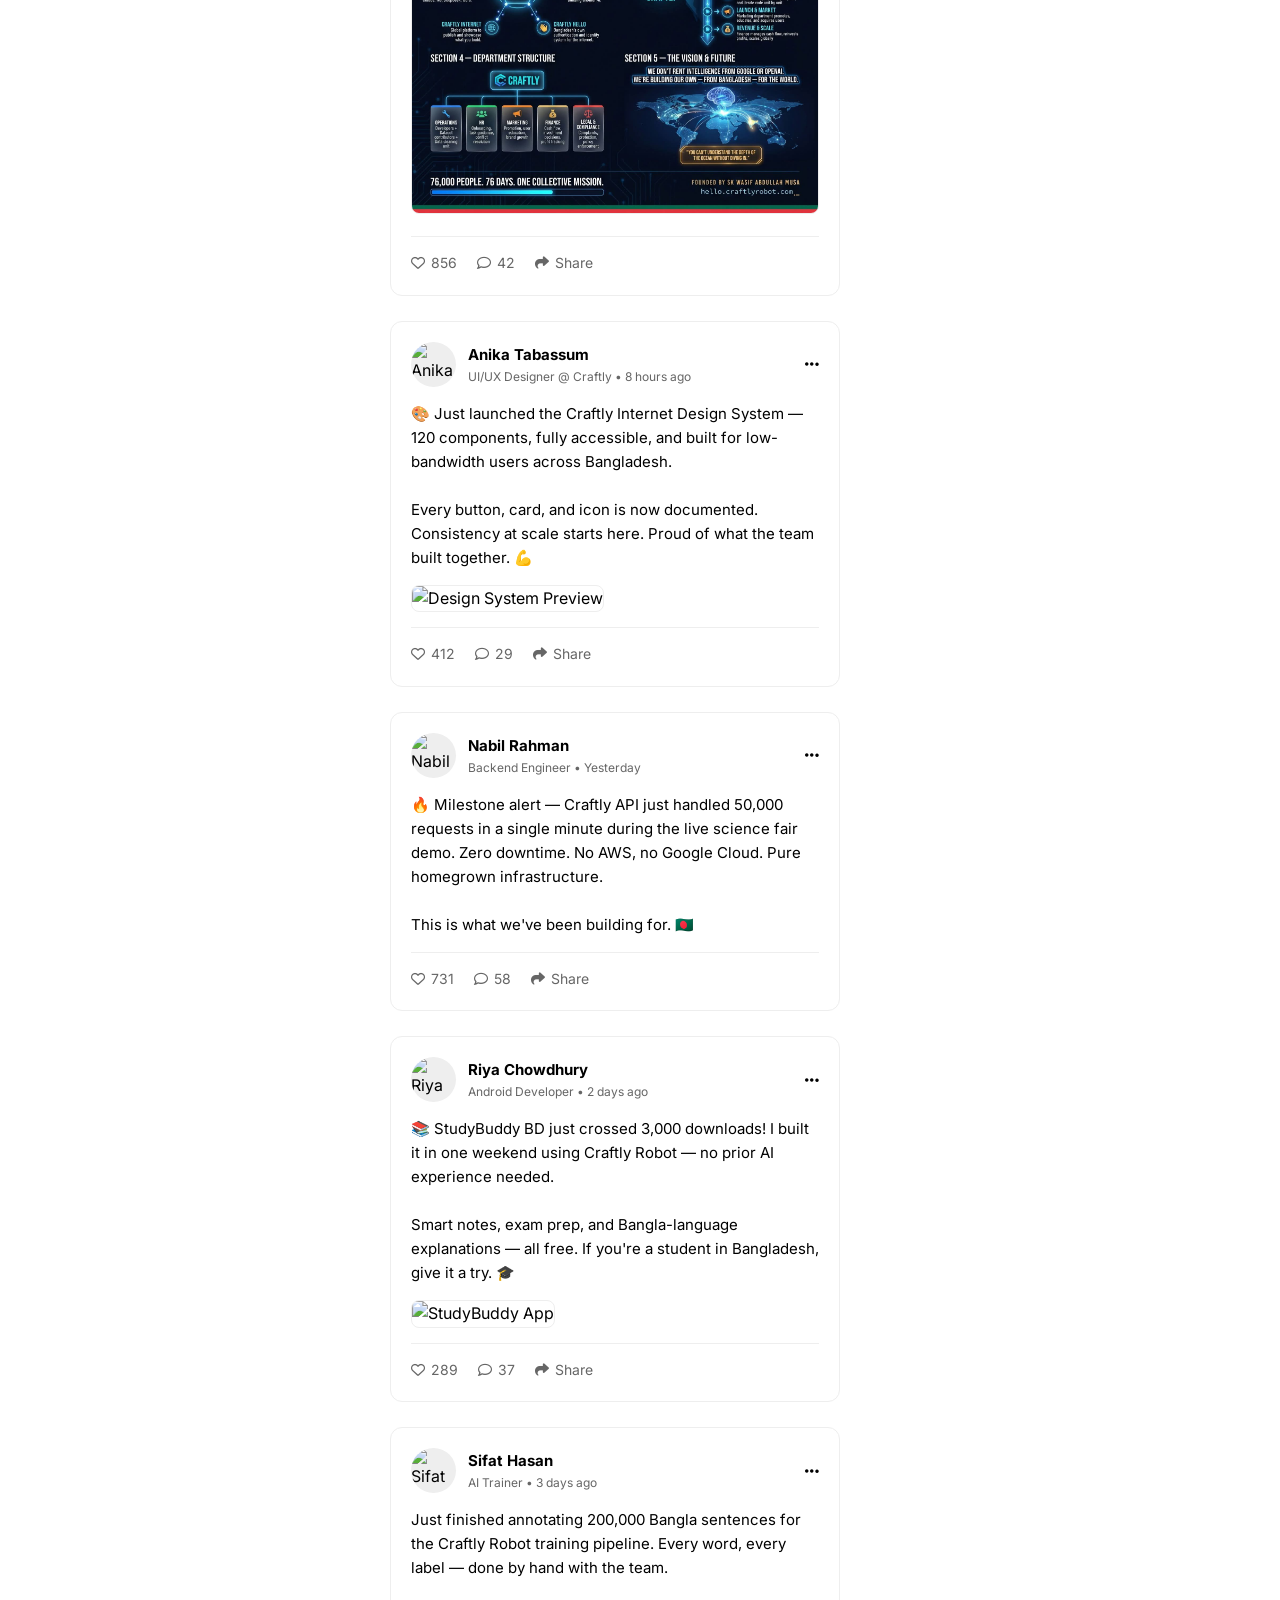
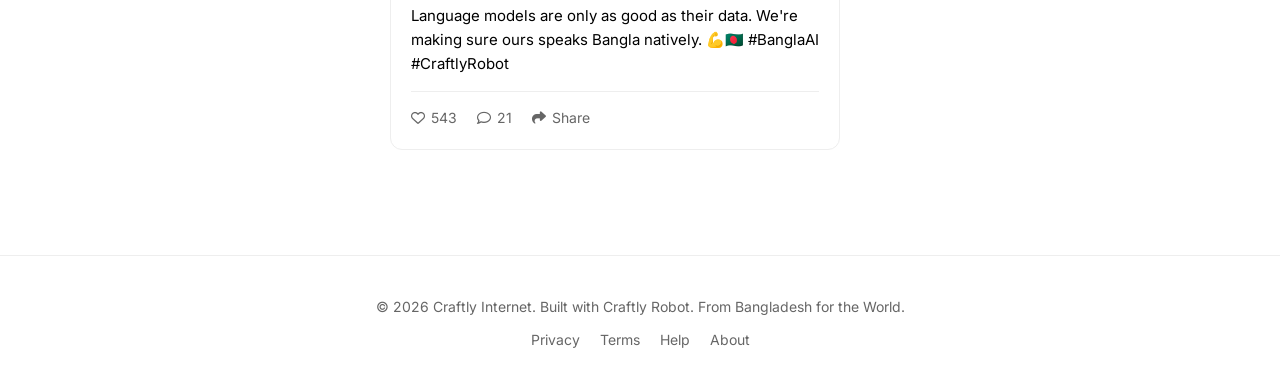
==== commit 838eb192: "Update index.html" ====
--- a/index.html
+++ b/index.html
@@ -25,8 +25,10 @@
                 <a href="developers.html">Developers</a>
             </nav>
             <div class="nav-actions" id="navActions">
-                <a href="login.html" class="btn btn-outline">Login</a>
-                <a href="register.html" class="btn btn-dark">Join Craftly</a>
+                <a href="notifications.html" class="btn btn-outline" title="Notifications"><i class="fa-regular fa-bell"></i></a>
+                <a href="messages.html" class="btn btn-outline" title="Messages"><i class="fa-regular fa-envelope"></i></a>
+                <a href="settings.html" class="btn btn-outline" title="Settings"><i class="fa-solid fa-gear"></i></a>
+                <a href="profile.html" class="btn btn-dark">My Profile</a>
             </div>
         </div>
     </header>
@@ -171,13 +173,13 @@
                     </div>
                 </article>
 
-                <!-- Post 5: Samia Afrose -->
-                <article class="post-card">
-                    <div class="post-header">
-                        <div class="user-info">
-                            <img src="https://ui-avatars.com/api/?name=Samia+Afrose&background=333333&color=fff&size=100" alt="Samia" class="user-avatar">
-                            <div>
-                                <div class="user-name">Samia Afrose</div>
+                <!-- Post 5: Riya Chowdhury -->
+                <article class="post-card">
+                    <div class="post-header">
+                        <div class="user-info">
+                            <img src="https://ui-avatars.com/api/?name=Riya+Chowdhury&background=333333&color=fff&size=100" alt="Riya" class="user-avatar">
+                            <div>
+                                <div class="user-name">Riya Chowdhury</div>
                                 <div class="post-time">Android Developer &bull; 2 days ago</div>
                             </div>
                         </div>
